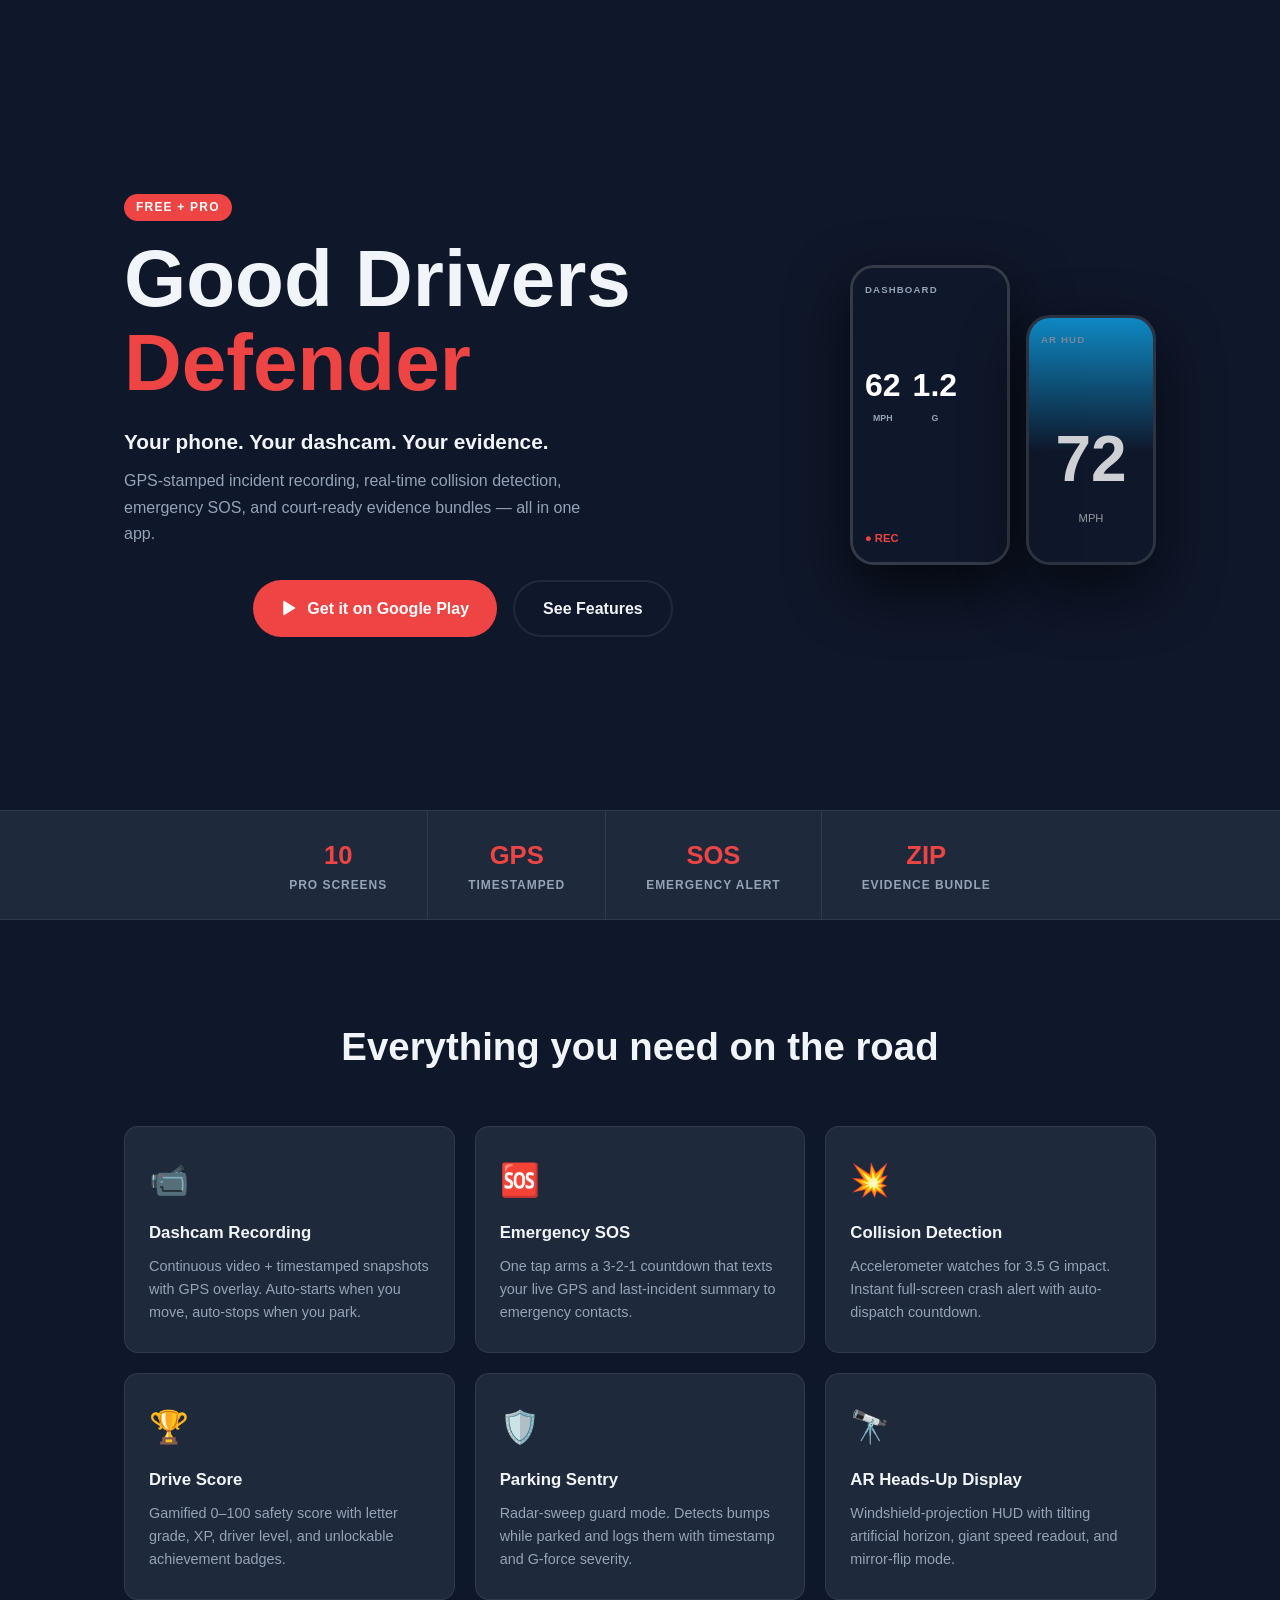
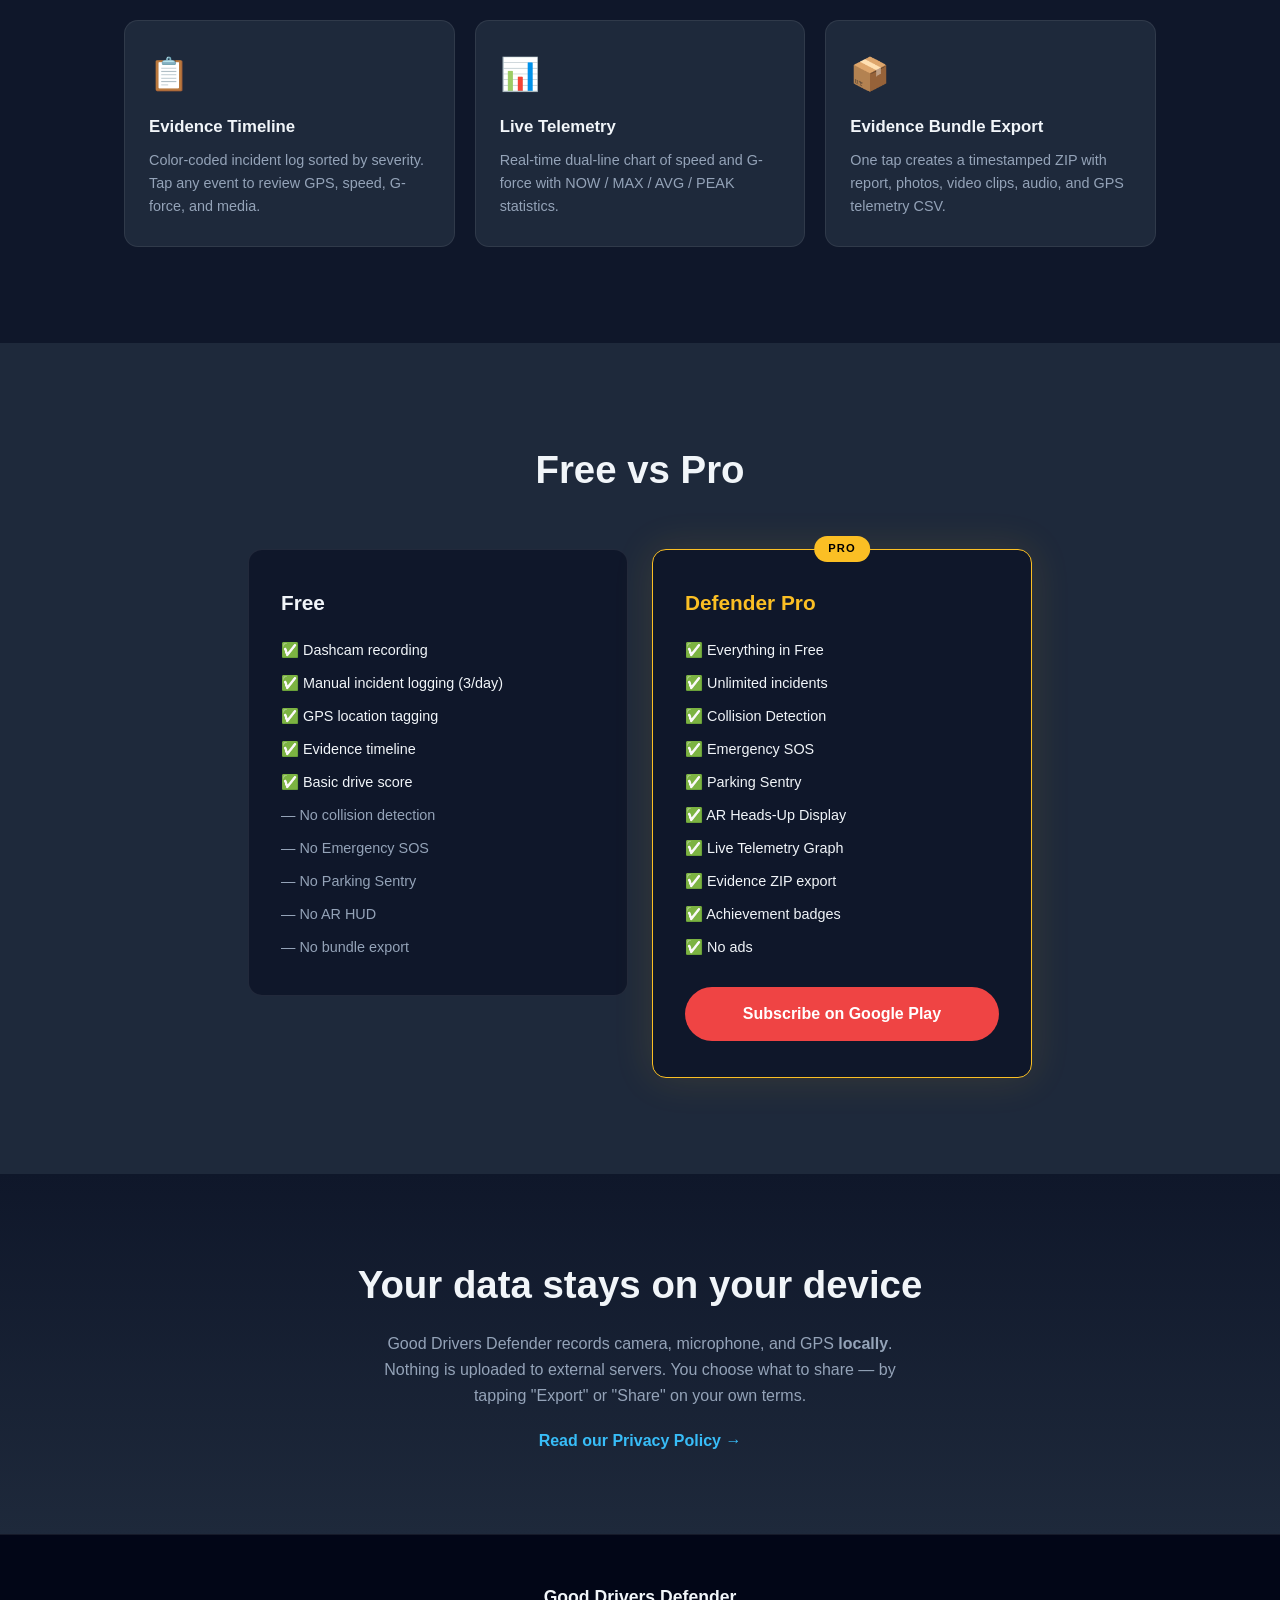
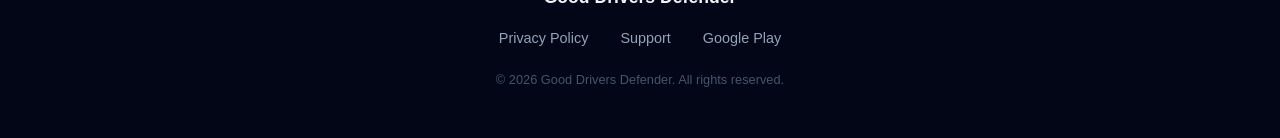
==== web/index.html @ 3a78eb0d "Release prep v2.0: CI workflow, Play assets, web microsite, bug fixes - Bump versionCode 3→4, versio" ====
<!DOCTYPE html>
<html lang="en">
<head>
  <meta charset="UTF-8" />
  <meta name="viewport" content="width=device-width, initial-scale=1.0" />
  <title>Good Drivers Defender — Dashcam &amp; Evidence Recorder</title>
  <meta name="description" content="Turn your Android phone into a professional dashcam and incident recorder. GPS telemetry, collision detection, emergency SOS, and court-ready evidence bundles." />
  <link rel="stylesheet" href="style.css" />
</head>
<body>

  <!-- ── Hero ─────────────────────────────────────────────────────────── -->
  <header class="hero">
    <div class="hero-inner">
      <div class="badge">FREE + PRO</div>
      <h1>Good Drivers<br><span class="accent">Defender</span></h1>
      <p class="tagline">Your phone. Your dashcam. Your evidence.</p>
      <p class="sub">GPS-stamped incident recording, real-time collision detection, emergency SOS, and court-ready evidence bundles — all in one app.</p>
      <div class="cta-group">
        <a href="#" class="btn btn-primary" id="play-link">
          <svg viewBox="0 0 24 24" fill="currentColor"><path d="M3 20.5v-17c0-.83.94-1.3 1.6-.8l14 8.5c.6.36.6 1.24 0 1.6L4.6 21.3c-.66.5-1.6.03-1.6-.8z"/></svg>
          Get it on Google Play
        </a>
        <a href="#features" class="btn btn-outline">See Features</a>
      </div>
    </div>
    <div class="hero-screens">
      <div class="phone-frame">
        <div class="phone-screen dashboard">
          <div class="screen-label">Dashboard</div>
          <div class="metric-row">
            <div class="metric"><span class="mval">62</span><span class="munit">MPH</span></div>
            <div class="metric"><span class="mval">1.2</span><span class="munit">G</span></div>
          </div>
          <div class="rec-dot">● REC</div>
        </div>
      </div>
      <div class="phone-frame secondary">
        <div class="phone-screen hud">
          <div class="screen-label">AR HUD</div>
          <div class="hud-speed">72</div>
          <div class="hud-unit">MPH</div>
        </div>
      </div>
    </div>
  </header>

  <!-- ── Trust Bar ─────────────────────────────────────────────────────── -->
  <section class="trust-bar">
    <div class="trust-item"><span class="ti-num">10</span><span class="ti-label">Pro Screens</span></div>
    <div class="trust-item"><span class="ti-num">GPS</span><span class="ti-label">Timestamped</span></div>
    <div class="trust-item"><span class="ti-num">SOS</span><span class="ti-label">Emergency Alert</span></div>
    <div class="trust-item"><span class="ti-num">ZIP</span><span class="ti-label">Evidence Bundle</span></div>
  </section>

  <!-- ── Features ──────────────────────────────────────────────────────── -->
  <section class="features" id="features">
    <div class="section-inner">
      <h2>Everything you need on the road</h2>
      <div class="feature-grid">

        <div class="feat-card">
          <div class="feat-icon cam">📹</div>
          <h3>Dashcam Recording</h3>
          <p>Continuous video + timestamped snapshots with GPS overlay. Auto-starts when you move, auto-stops when you park.</p>
        </div>

        <div class="feat-card">
          <div class="feat-icon sos">🆘</div>
          <h3>Emergency SOS</h3>
          <p>One tap arms a 3-2-1 countdown that texts your live GPS and last-incident summary to emergency contacts.</p>
        </div>

        <div class="feat-card">
          <div class="feat-icon impact">💥</div>
          <h3>Collision Detection</h3>
          <p>Accelerometer watches for 3.5 G impact. Instant full-screen crash alert with auto-dispatch countdown.</p>
        </div>

        <div class="feat-card">
          <div class="feat-icon score">🏆</div>
          <h3>Drive Score</h3>
          <p>Gamified 0–100 safety score with letter grade, XP, driver level, and unlockable achievement badges.</p>
        </div>

        <div class="feat-card">
          <div class="feat-icon sentry">🛡️</div>
          <h3>Parking Sentry</h3>
          <p>Radar-sweep guard mode. Detects bumps while parked and logs them with timestamp and G-force severity.</p>
        </div>

        <div class="feat-card">
          <div class="feat-icon hud-f">🔭</div>
          <h3>AR Heads-Up Display</h3>
          <p>Windshield-projection HUD with tilting artificial horizon, giant speed readout, and mirror-flip mode.</p>
        </div>

        <div class="feat-card">
          <div class="feat-icon timeline">📋</div>
          <h3>Evidence Timeline</h3>
          <p>Color-coded incident log sorted by severity. Tap any event to review GPS, speed, G-force, and media.</p>
        </div>

        <div class="feat-card">
          <div class="feat-icon telemetry">📊</div>
          <h3>Live Telemetry</h3>
          <p>Real-time dual-line chart of speed and G-force with NOW / MAX / AVG / PEAK statistics.</p>
        </div>

        <div class="feat-card">
          <div class="feat-icon export">📦</div>
          <h3>Evidence Bundle Export</h3>
          <p>One tap creates a timestamped ZIP with report, photos, video clips, audio, and GPS telemetry CSV.</p>
        </div>

      </div>
    </div>
  </section>

  <!-- ── Pro vs Free ────────────────────────────────────────────────────── -->
  <section class="pricing">
    <div class="section-inner">
      <h2>Free vs Pro</h2>
      <div class="plan-row">
        <div class="plan free-plan">
          <h3>Free</h3>
          <ul>
            <li>✅ Dashcam recording</li>
            <li>✅ Manual incident logging (3/day)</li>
            <li>✅ GPS location tagging</li>
            <li>✅ Evidence timeline</li>
            <li>✅ Basic drive score</li>
            <li class="dim">— No collision detection</li>
            <li class="dim">— No Emergency SOS</li>
            <li class="dim">— No Parking Sentry</li>
            <li class="dim">— No AR HUD</li>
            <li class="dim">— No bundle export</li>
          </ul>
        </div>
        <div class="plan pro-plan">
          <div class="pro-badge">PRO</div>
          <h3>Defender Pro</h3>
          <ul>
            <li>✅ Everything in Free</li>
            <li>✅ Unlimited incidents</li>
            <li>✅ Collision Detection</li>
            <li>✅ Emergency SOS</li>
            <li>✅ Parking Sentry</li>
            <li>✅ AR Heads-Up Display</li>
            <li>✅ Live Telemetry Graph</li>
            <li>✅ Evidence ZIP export</li>
            <li>✅ Achievement badges</li>
            <li>✅ No ads</li>
          </ul>
          <a href="#" class="btn btn-primary" id="play-link-pro">Subscribe on Google Play</a>
        </div>
      </div>
    </div>
  </section>

  <!-- ── Privacy ────────────────────────────────────────────────────────── -->
  <section class="privacy-strip">
    <div class="section-inner">
      <h2>Your data stays on your device</h2>
      <p>Good Drivers Defender records camera, microphone, and GPS <strong>locally</strong>. Nothing is uploaded to external servers. You choose what to share — by tapping "Export" or "Share" on your own terms.</p>
      <a href="privacy.html" class="link-light">Read our Privacy Policy →</a>
    </div>
  </section>

  <!-- ── Footer ────────────────────────────────────────────────────────── -->
  <footer class="site-footer">
    <div class="section-inner">
      <p class="footer-name">Good Drivers Defender</p>
      <nav class="footer-nav">
        <a href="privacy.html">Privacy Policy</a>
        <a href="mailto:support@gooddriversdefender.com">Support</a>
        <a href="#" id="play-link-footer">Google Play</a>
      </nav>
      <p class="footer-copy">© 2026 Good Drivers Defender. All rights reserved.</p>
    </div>
  </footer>

</body>
</html>
---- web/style.css ----
/* Good Drivers Defender — Microsite Styles */

*, *::before, *::after { box-sizing: border-box; margin: 0; padding: 0; }

:root {
  --bg:       #0F172A;
  --bg2:      #1E293B;
  --accent:   #EF4444;
  --gold:     #FBBF24;
  --green:    #22C55E;
  --blue:     #38BDF8;
  --text:     #F1F5F9;
  --muted:    #94A3B8;
  --border:   rgba(255,255,255,0.08);
  --radius:   14px;
  --font:     -apple-system, BlinkMacSystemFont, 'Segoe UI', Roboto, sans-serif;
}

html { scroll-behavior: smooth; }
body { background: var(--bg); color: var(--text); font-family: var(--font); line-height: 1.6; }

/* ── Layout helpers ─────────────────────────────────────────────────────── */
.section-inner { max-width: 1080px; margin: 0 auto; padding: 0 24px; }

h2 { font-size: clamp(1.6rem, 4vw, 2.4rem); font-weight: 800; text-align: center; margin-bottom: 48px; }

/* ── Buttons ─────────────────────────────────────────────────────────────── */
.btn {
  display: inline-flex; align-items: center; gap: 8px;
  padding: 14px 28px; border-radius: 50px; font-weight: 700; font-size: 1rem;
  text-decoration: none; transition: opacity .18s, transform .12s;
  cursor: pointer; border: none;
}
.btn:hover { opacity: .88; transform: translateY(-1px); }
.btn svg { width: 18px; height: 18px; }
.btn-primary { background: var(--accent); color: #fff; }
.btn-outline  { background: transparent; color: var(--text); border: 2px solid var(--border); }
.cta-group { display: flex; gap: 16px; flex-wrap: wrap; justify-content: center; margin-top: 32px; }

/* ── Hero ────────────────────────────────────────────────────────────────── */
.hero {
  display: flex; align-items: center; justify-content: space-between; flex-wrap: wrap;
  min-height: 90vh; padding: 80px 24px 60px;
  max-width: 1080px; margin: 0 auto;
  gap: 48px;
}
.hero-inner { flex: 1 1 320px; }

.badge {
  display: inline-block; background: var(--accent); color: #fff;
  font-size: .75rem; font-weight: 800; letter-spacing: .1em;
  padding: 4px 12px; border-radius: 50px; margin-bottom: 16px;
}

h1 {
  font-size: clamp(2.8rem, 8vw, 5rem);
  font-weight: 900; line-height: 1.05;
  margin-bottom: 20px;
}
.accent { color: var(--accent); }
.tagline { font-size: 1.3rem; font-weight: 700; margin-bottom: 10px; }
.sub { color: var(--muted); max-width: 480px; font-size: 1rem; line-height: 1.65; }

/* ── Phone mockups ───────────────────────────────────────────────────────── */
.hero-screens { display: flex; gap: 16px; align-items: flex-end; flex: 0 0 auto; }

.phone-frame {
  width: 160px; height: 300px;
  background: #111827; border-radius: 24px;
  border: 3px solid rgba(255,255,255,.15);
  box-shadow: 0 24px 60px rgba(0,0,0,.7);
  overflow: hidden; display: flex; flex-direction: column;
}
.phone-frame.secondary { width: 130px; height: 250px; opacity: .8; }

.phone-screen {
  flex: 1; padding: 14px 12px; display: flex; flex-direction: column;
  background: #0F172A;
}
.phone-screen.hud { background: linear-gradient(180deg, #0EA5E9 0%, #0F172A 55%); }

.screen-label {
  font-size: .6rem; font-weight: 700; letter-spacing: .12em;
  color: var(--muted); text-transform: uppercase; margin-bottom: 10px;
}

.metric-row { display: flex; gap: 12px; margin: auto 0; }
.metric { display: flex; flex-direction: column; align-items: center; }
.mval { font-size: 2rem; font-weight: 900; font-variant-numeric: tabular-nums; color: #fff; }
.munit { font-size: .55rem; color: var(--muted); font-weight: 700; }

.rec-dot { color: var(--accent); font-size: .7rem; font-weight: 800; margin-top: auto; }

.hud-speed {
  font-size: 4rem; font-weight: 900; color: #fff; text-align: center;
  margin-top: auto; font-variant-numeric: tabular-nums;
}
.hud-unit { font-size: .7rem; color: rgba(255,255,255,.7); text-align: center; margin-bottom: 20px; }

/* ── Trust Bar ───────────────────────────────────────────────────────────── */
.trust-bar {
  background: var(--bg2); border-top: 1px solid var(--border); border-bottom: 1px solid var(--border);
  display: flex; justify-content: center; flex-wrap: wrap; gap: 0;
}
.trust-item {
  padding: 24px 40px; display: flex; flex-direction: column; align-items: center;
  border-right: 1px solid var(--border);
}
.trust-item:last-child { border-right: none; }
.ti-num { font-size: 1.6rem; font-weight: 900; color: var(--accent); }
.ti-label { font-size: .75rem; color: var(--muted); font-weight: 600; text-transform: uppercase; letter-spacing: .08em; }

/* ── Features ────────────────────────────────────────────────────────────── */
.features { padding: 96px 0; }

.feature-grid {
  display: grid;
  grid-template-columns: repeat(auto-fill, minmax(280px, 1fr));
  gap: 20px;
}

.feat-card {
  background: var(--bg2); border: 1px solid var(--border);
  border-radius: var(--radius); padding: 28px 24px;
  transition: border-color .2s, transform .15s;
}
.feat-card:hover { border-color: rgba(239,68,68,.4); transform: translateY(-2px); }
.feat-icon { font-size: 2rem; margin-bottom: 14px; }
.feat-card h3 { font-size: 1.05rem; font-weight: 700; margin-bottom: 8px; }
.feat-card p { color: var(--muted); font-size: .9rem; line-height: 1.6; }

/* ── Pricing ─────────────────────────────────────────────────────────────── */
.pricing { padding: 96px 0; background: var(--bg2); }

.plan-row {
  display: flex; gap: 24px; justify-content: center; flex-wrap: wrap; align-items: flex-start;
}

.plan {
  background: #0F172A; border: 1px solid var(--border);
  border-radius: var(--radius); padding: 36px 32px;
  min-width: 260px; flex: 1 1 260px; max-width: 380px;
  position: relative;
}
.plan h3 { font-size: 1.3rem; font-weight: 800; margin-bottom: 20px; }
.plan ul { list-style: none; display: flex; flex-direction: column; gap: 10px; }
.plan li { font-size: .9rem; color: var(--text); }
.plan li.dim { color: var(--muted); }

.pro-plan {
  border-color: var(--gold); box-shadow: 0 0 40px rgba(251,191,36,.12);
}
.pro-plan h3 { color: var(--gold); }
.pro-badge {
  position: absolute; top: -14px; left: 50%; transform: translateX(-50%);
  background: var(--gold); color: #000; font-size: .7rem; font-weight: 900;
  padding: 4px 14px; border-radius: 50px; letter-spacing: .1em;
}
.pro-plan .btn { margin-top: 28px; width: 100%; justify-content: center; }

/* ── Privacy Strip ───────────────────────────────────────────────────────── */
.privacy-strip {
  padding: 80px 0; text-align: center;
  background: linear-gradient(180deg, #0F172A 0%, #1E293B 100%);
}
.privacy-strip h2 { margin-bottom: 16px; }
.privacy-strip p { color: var(--muted); max-width: 560px; margin: 0 auto 20px; font-size: 1rem; }
.link-light { color: var(--blue); text-decoration: none; font-weight: 600; }
.link-light:hover { text-decoration: underline; }

/* ── Footer ──────────────────────────────────────────────────────────────── */
.site-footer {
  background: #020617; border-top: 1px solid var(--border);
  padding: 48px 24px; text-align: center;
}
.footer-name { font-weight: 800; font-size: 1.1rem; margin-bottom: 16px; }
.footer-nav { display: flex; justify-content: center; gap: 32px; margin-bottom: 20px; flex-wrap: wrap; }
.footer-nav a { color: var(--muted); text-decoration: none; font-size: .9rem; }
.footer-nav a:hover { color: var(--text); }
.footer-copy { color: #475569; font-size: .8rem; }

/* ── Responsive ──────────────────────────────────────────────────────────── */
@media (max-width: 700px) {
  .hero { flex-direction: column; min-height: auto; padding: 60px 20px 40px; }
  .hero-screens { justify-content: center; }
  .trust-item { padding: 18px 20px; }
  .plan-row { flex-direction: column; align-items: center; }
}
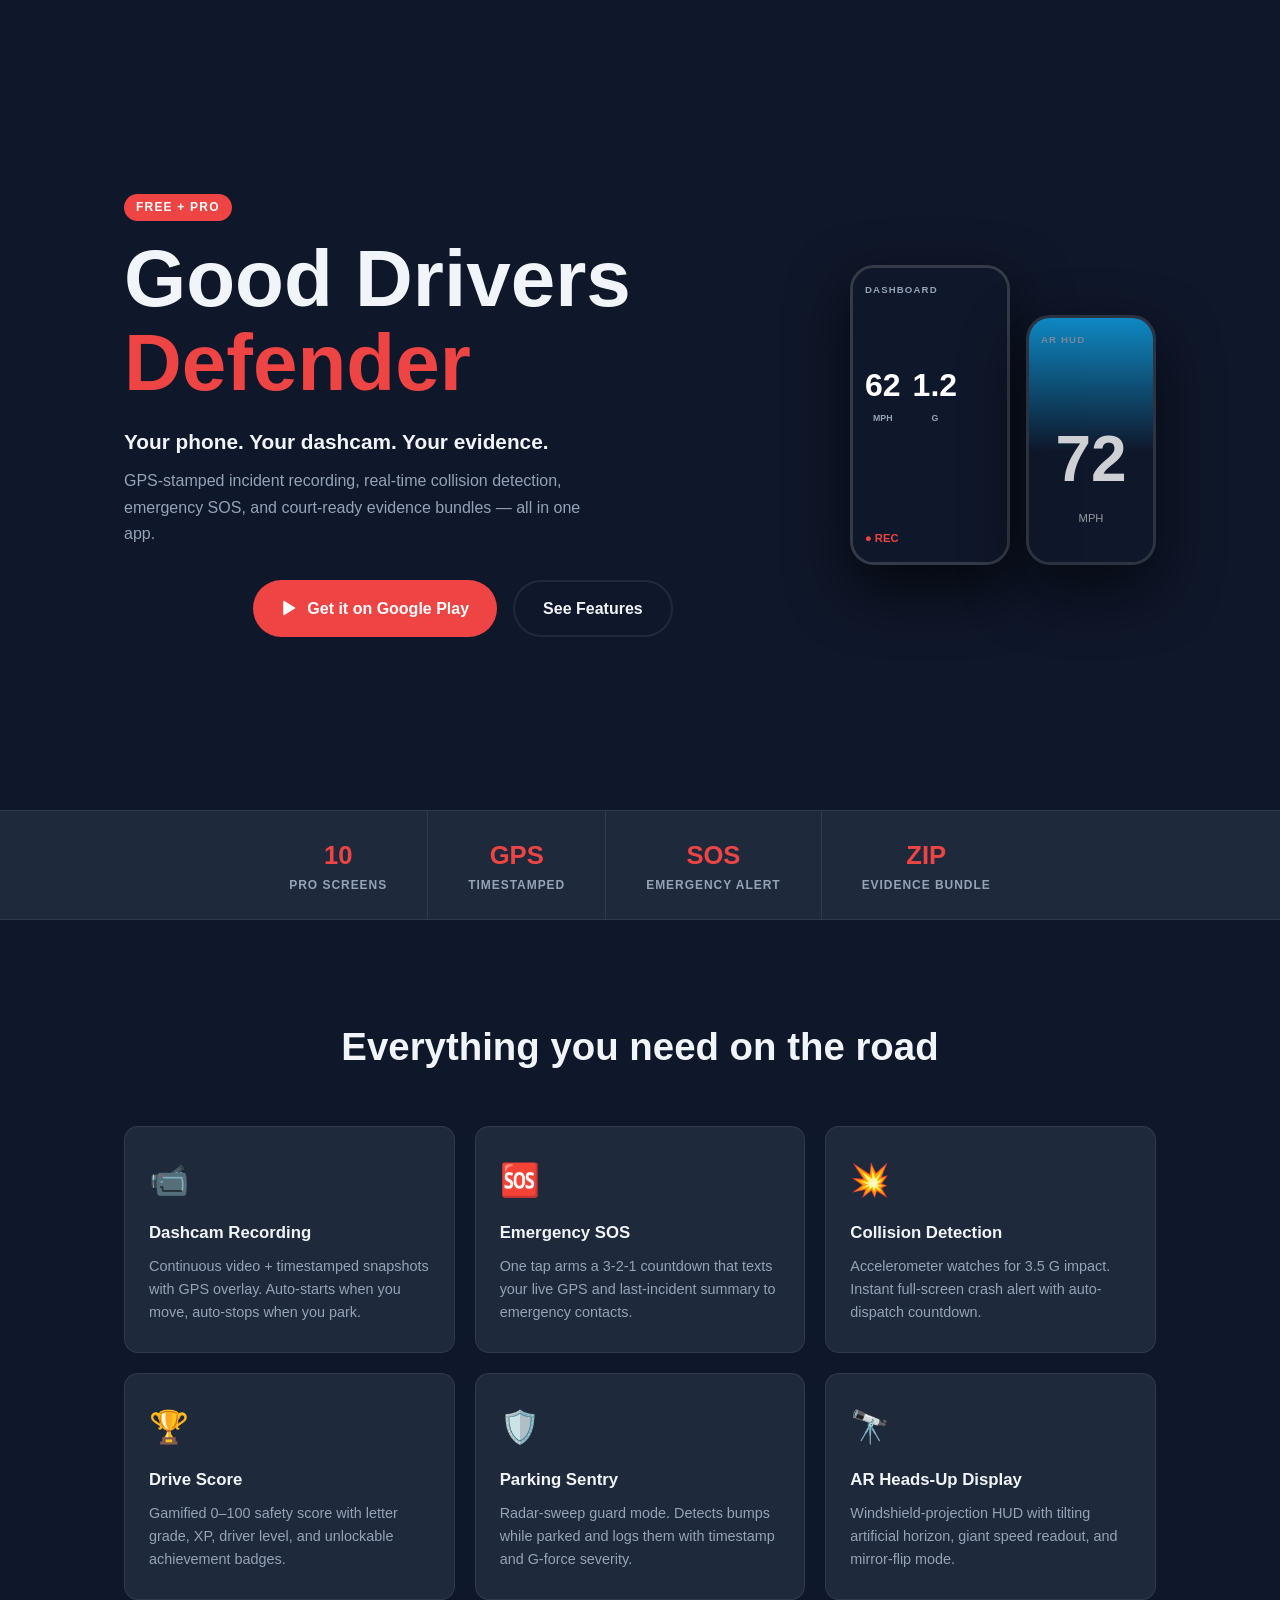
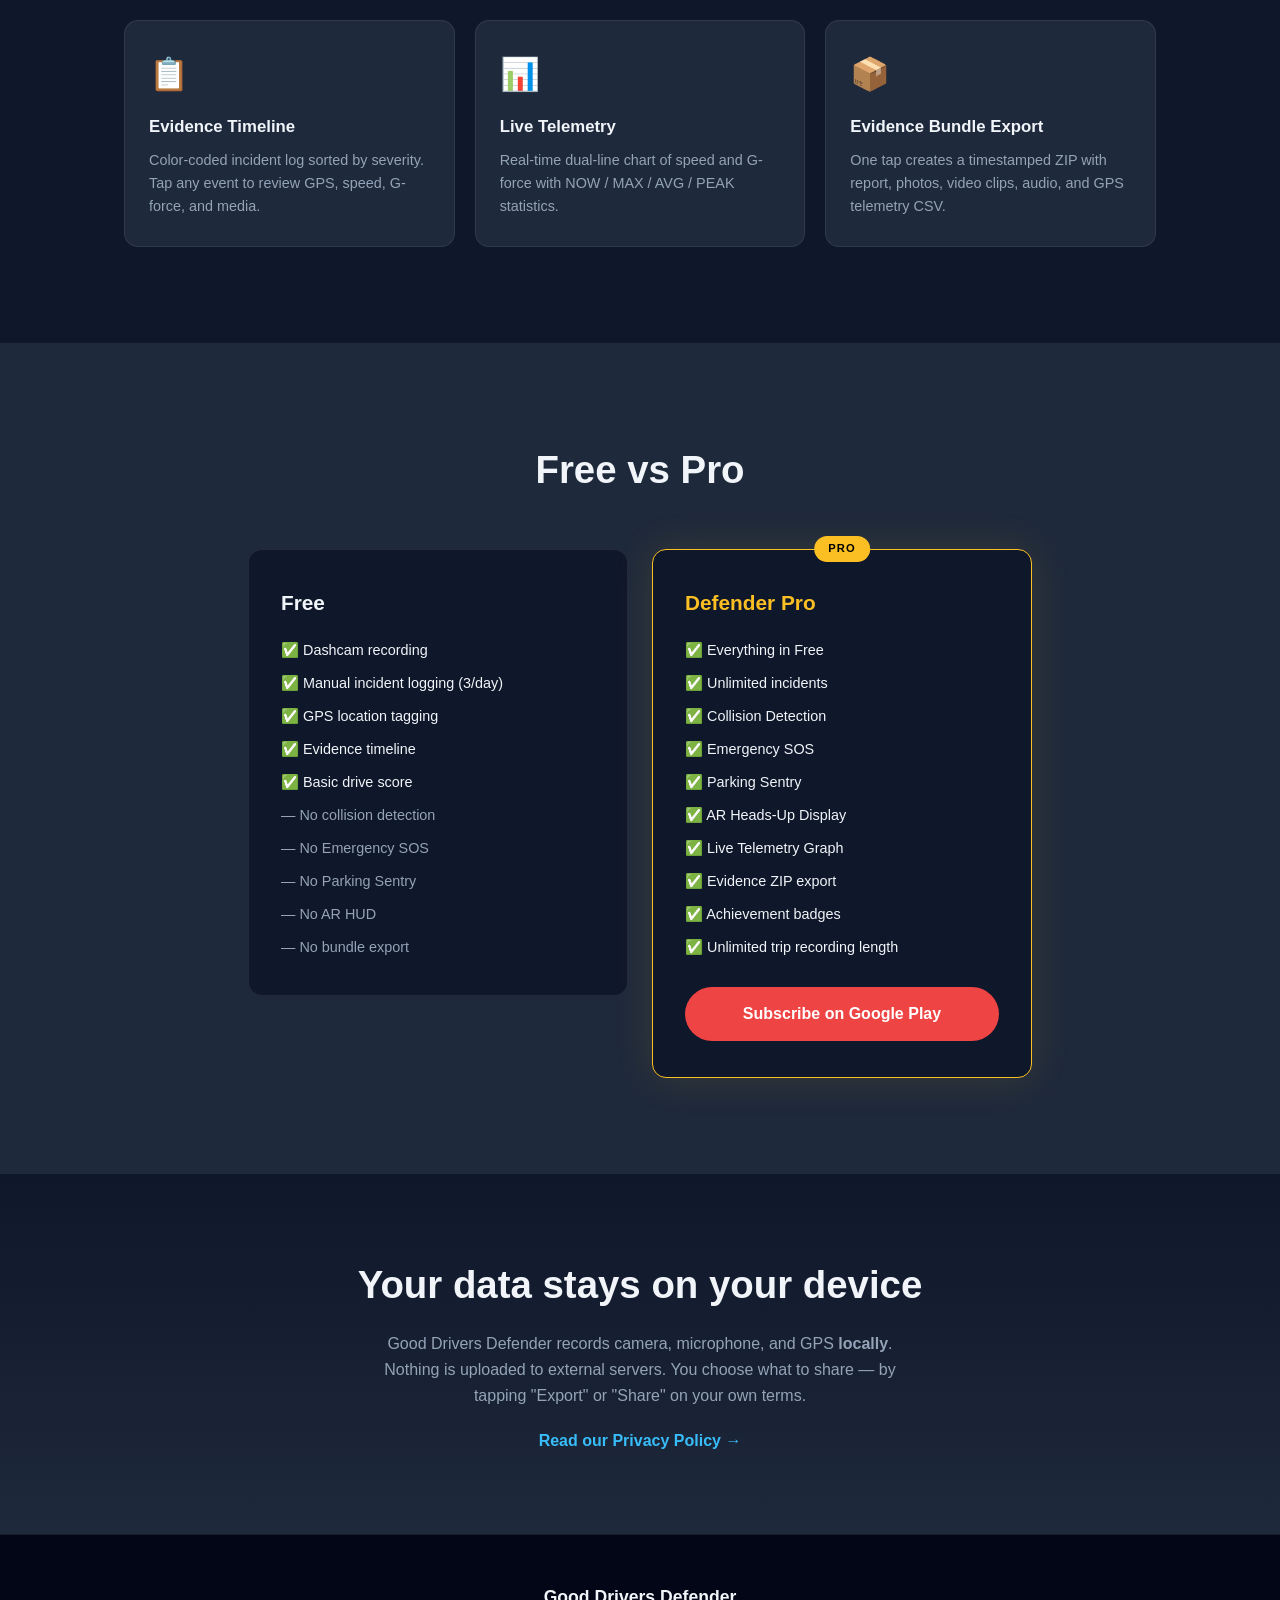
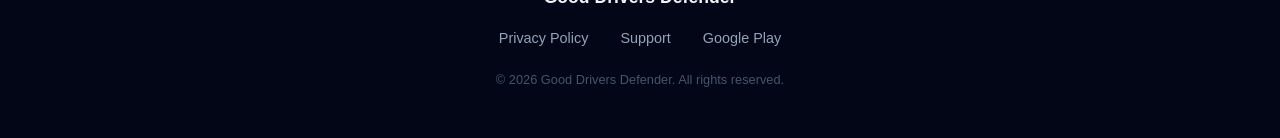
==== commit 1b5dac5d: "docs/ux: soften legal claims and align ads-removed privacy/store copy Two finalization cleanups:  1." ====
--- a/web/index.html
+++ b/web/index.html
@@ -17,8 +17,8 @@
       <p class="tagline">Your phone. Your dashcam. Your evidence.</p>
       <p class="sub">GPS-stamped incident recording, real-time collision detection, emergency SOS, and court-ready evidence bundles — all in one app.</p>
       <div class="cta-group">
-        <a href="#" class="btn btn-primary" id="play-link">
-          <svg viewBox="0 0 24 24" fill="currentColor"><path d="M3 20.5v-17c0-.83.94-1.3 1.6-.8l14 8.5c.6.36.6 1.24 0 1.6L4.6 21.3c-.66.5-1.6.03-1.6-.8z"/></svg>
+        <a href="https://play.google.com/store/apps/details?id=com.aistudio.driverrecorder.gpxrt" class="btn btn-primary" id="play-link">
+          <svg viewBox="0 0 24 24" fill="currentColor" aria-hidden="true"><path d="M3 20.5v-17c0-.83.94-1.3 1.6-.8l14 8.5c.6.36.6 1.24 0 1.6L4.6 21.3c-.66.5-1.6.03-1.6-.8z"/></svg>
           Get it on Google Play
         </a>
         <a href="#features" class="btn btn-outline">See Features</a>
@@ -150,9 +150,9 @@
             <li>✅ Live Telemetry Graph</li>
             <li>✅ Evidence ZIP export</li>
             <li>✅ Achievement badges</li>
-            <li>✅ No ads</li>
+            <li>✅ Unlimited trip recording length</li>
           </ul>
-          <a href="#" class="btn btn-primary" id="play-link-pro">Subscribe on Google Play</a>
+          <a href="https://play.google.com/store/apps/details?id=com.aistudio.driverrecorder.gpxrt" class="btn btn-primary" id="play-link-pro">Subscribe on Google Play</a>
         </div>
       </div>
     </div>
@@ -173,8 +173,8 @@
       <p class="footer-name">Good Drivers Defender</p>
       <nav class="footer-nav">
         <a href="privacy.html">Privacy Policy</a>
-        <a href="mailto:support@gooddriversdefender.com">Support</a>
-        <a href="#" id="play-link-footer">Google Play</a>
+        <a href="mailto:lindapots2000@gmail.com">Support</a>
+        <a href="https://play.google.com/store/apps/details?id=com.aistudio.driverrecorder.gpxrt" id="play-link-footer">Google Play</a>
       </nav>
       <p class="footer-copy">© 2026 Good Drivers Defender. All rights reserved.</p>
     </div>
--- a/web/style.css
+++ b/web/style.css
@@ -115,7 +115,9 @@
 
 .feature-grid {
   display: grid;
-  grid-template-columns: repeat(auto-fill, minmax(280px, 1fr));
+  /* min(100%, 280px) keeps the track from exceeding the container on narrow
+     phones (~272px content width), preventing horizontal overflow/scroll. */
+  grid-template-columns: repeat(auto-fill, minmax(min(100%, 280px), 1fr));
   gap: 20px;
 }
 
@@ -182,7 +184,14 @@
 /* ── Responsive ──────────────────────────────────────────────────────────── */
 @media (max-width: 700px) {
   .hero { flex-direction: column; min-height: auto; padding: 60px 20px 40px; }
-  .hero-screens { justify-content: center; }
+  .hero-screens { justify-content: center; flex-wrap: wrap; }
   .trust-item { padding: 18px 20px; }
   .plan-row { flex-direction: column; align-items: center; }
 }
+
+/* Very small phones (e.g. 320px / Galaxy Fold cover): shrink the hero mockups so
+   the two frames (160 + 130 + gap) don't overflow the narrow content width. */
+@media (max-width: 360px) {
+  .phone-frame { width: 140px; height: 264px; }
+  .phone-frame.secondary { width: 112px; height: 216px; }
+}
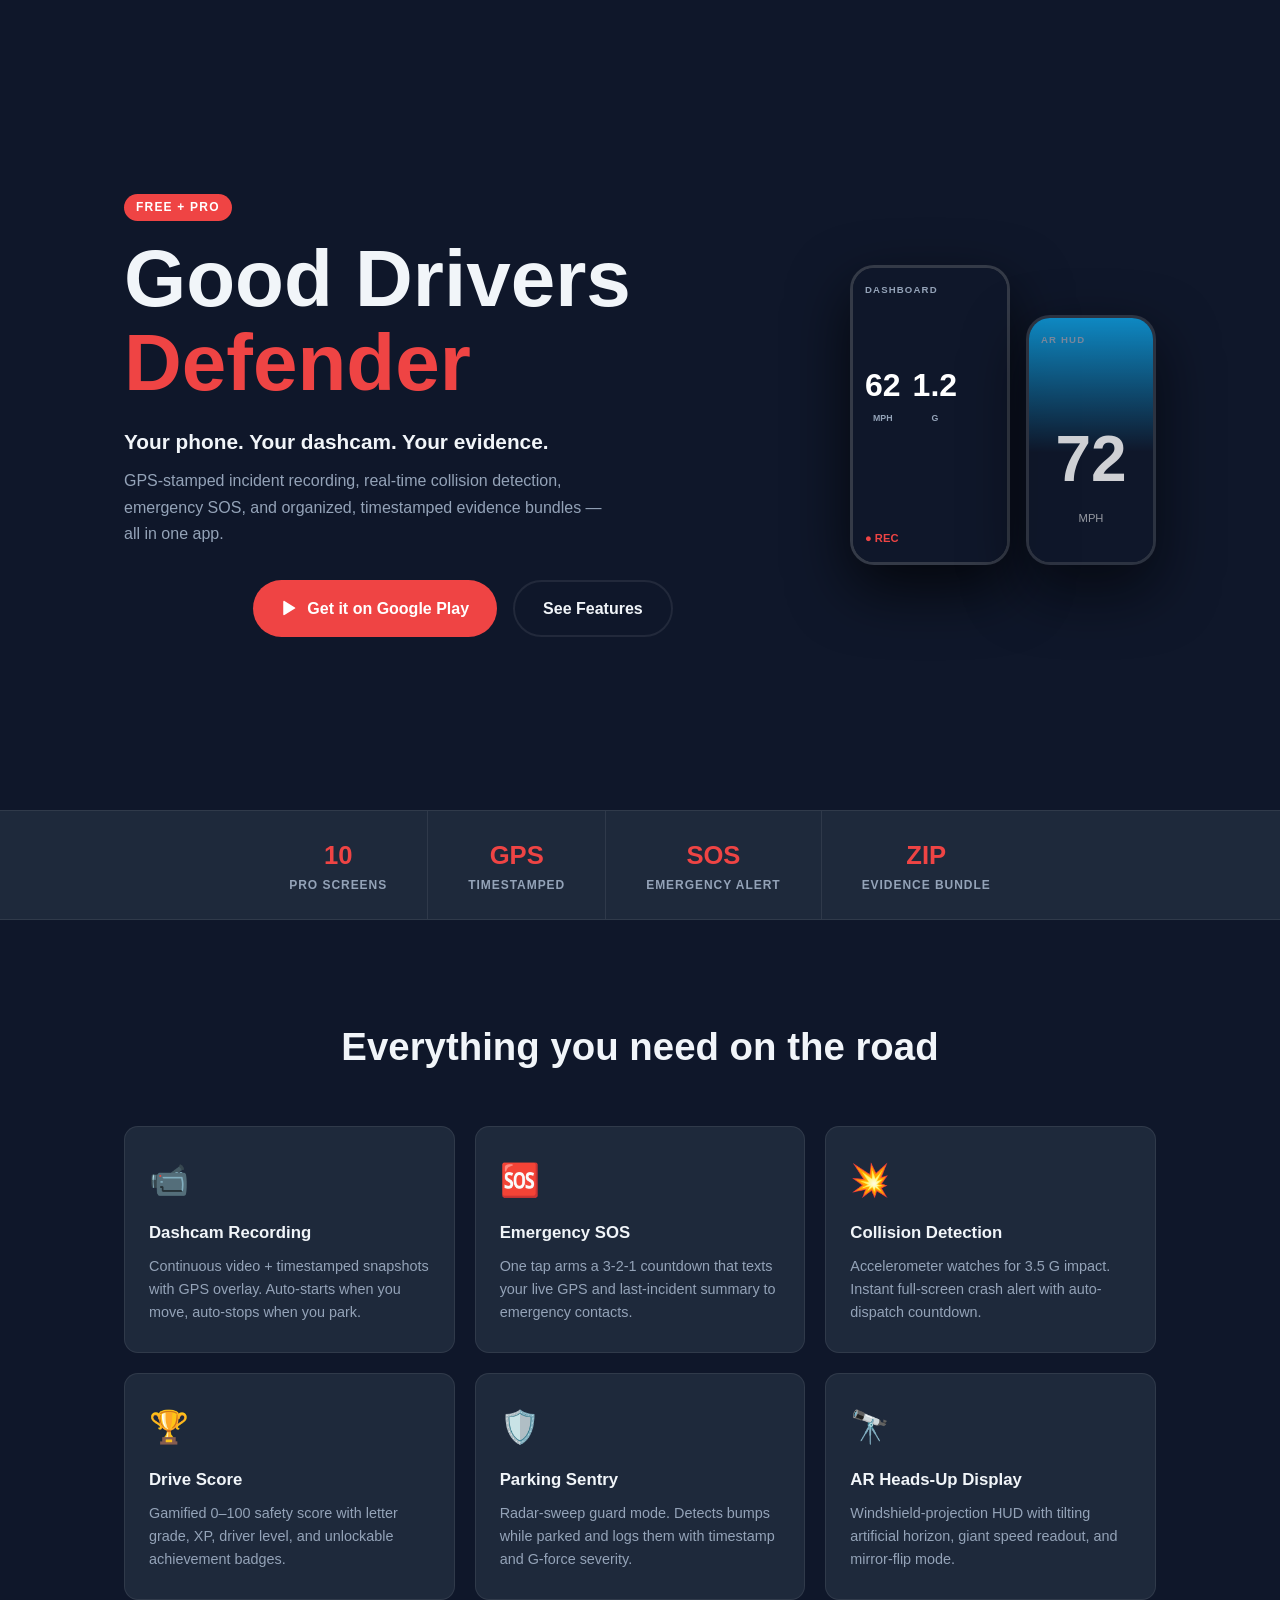
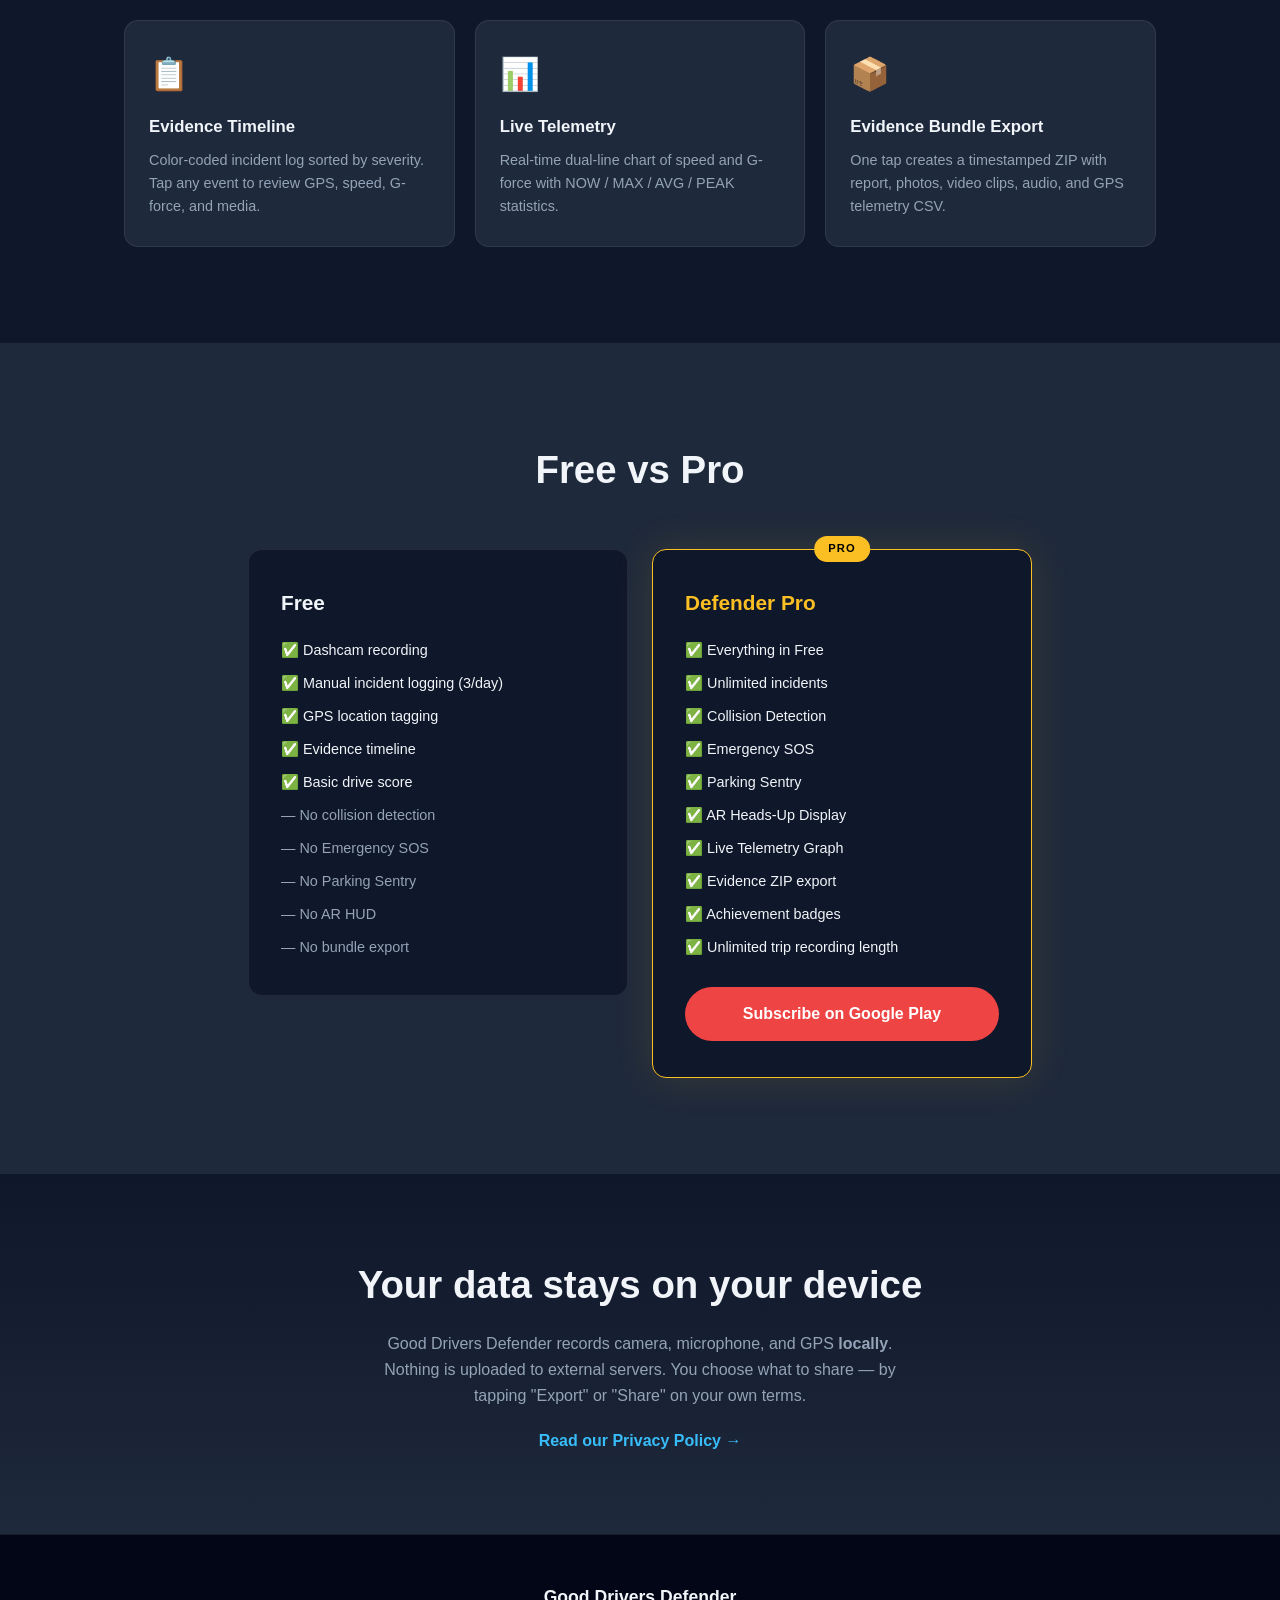
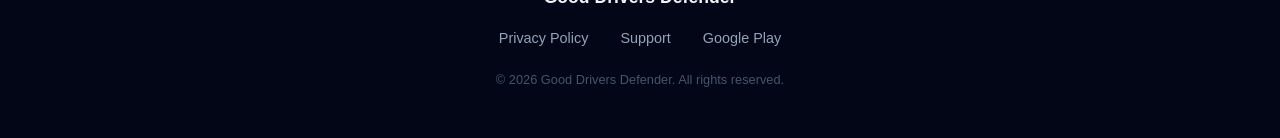
==== commit 2753d0e8: "docs/web(audit): finish claims softening; align privacy wording with code - web/index.html: drop the" ====
--- a/web/index.html
+++ b/web/index.html
@@ -4,7 +4,7 @@
   <meta charset="UTF-8" />
   <meta name="viewport" content="width=device-width, initial-scale=1.0" />
   <title>Good Drivers Defender — Dashcam &amp; Evidence Recorder</title>
-  <meta name="description" content="Turn your Android phone into a professional dashcam and incident recorder. GPS telemetry, collision detection, emergency SOS, and court-ready evidence bundles." />
+  <meta name="description" content="Turn your Android phone into a professional dashcam and incident recorder. GPS telemetry, collision detection, emergency SOS, and organized, timestamped evidence bundles." />
   <link rel="stylesheet" href="style.css" />
 </head>
 <body>
@@ -15,7 +15,7 @@
       <div class="badge">FREE + PRO</div>
       <h1>Good Drivers<br><span class="accent">Defender</span></h1>
       <p class="tagline">Your phone. Your dashcam. Your evidence.</p>
-      <p class="sub">GPS-stamped incident recording, real-time collision detection, emergency SOS, and court-ready evidence bundles — all in one app.</p>
+      <p class="sub">GPS-stamped incident recording, real-time collision detection, emergency SOS, and organized, timestamped evidence bundles — all in one app.</p>
       <div class="cta-group">
         <a href="https://play.google.com/store/apps/details?id=com.aistudio.driverrecorder.gpxrt" class="btn btn-primary" id="play-link">
           <svg viewBox="0 0 24 24" fill="currentColor" aria-hidden="true"><path d="M3 20.5v-17c0-.83.94-1.3 1.6-.8l14 8.5c.6.36.6 1.24 0 1.6L4.6 21.3c-.66.5-1.6.03-1.6-.8z"/></svg>
